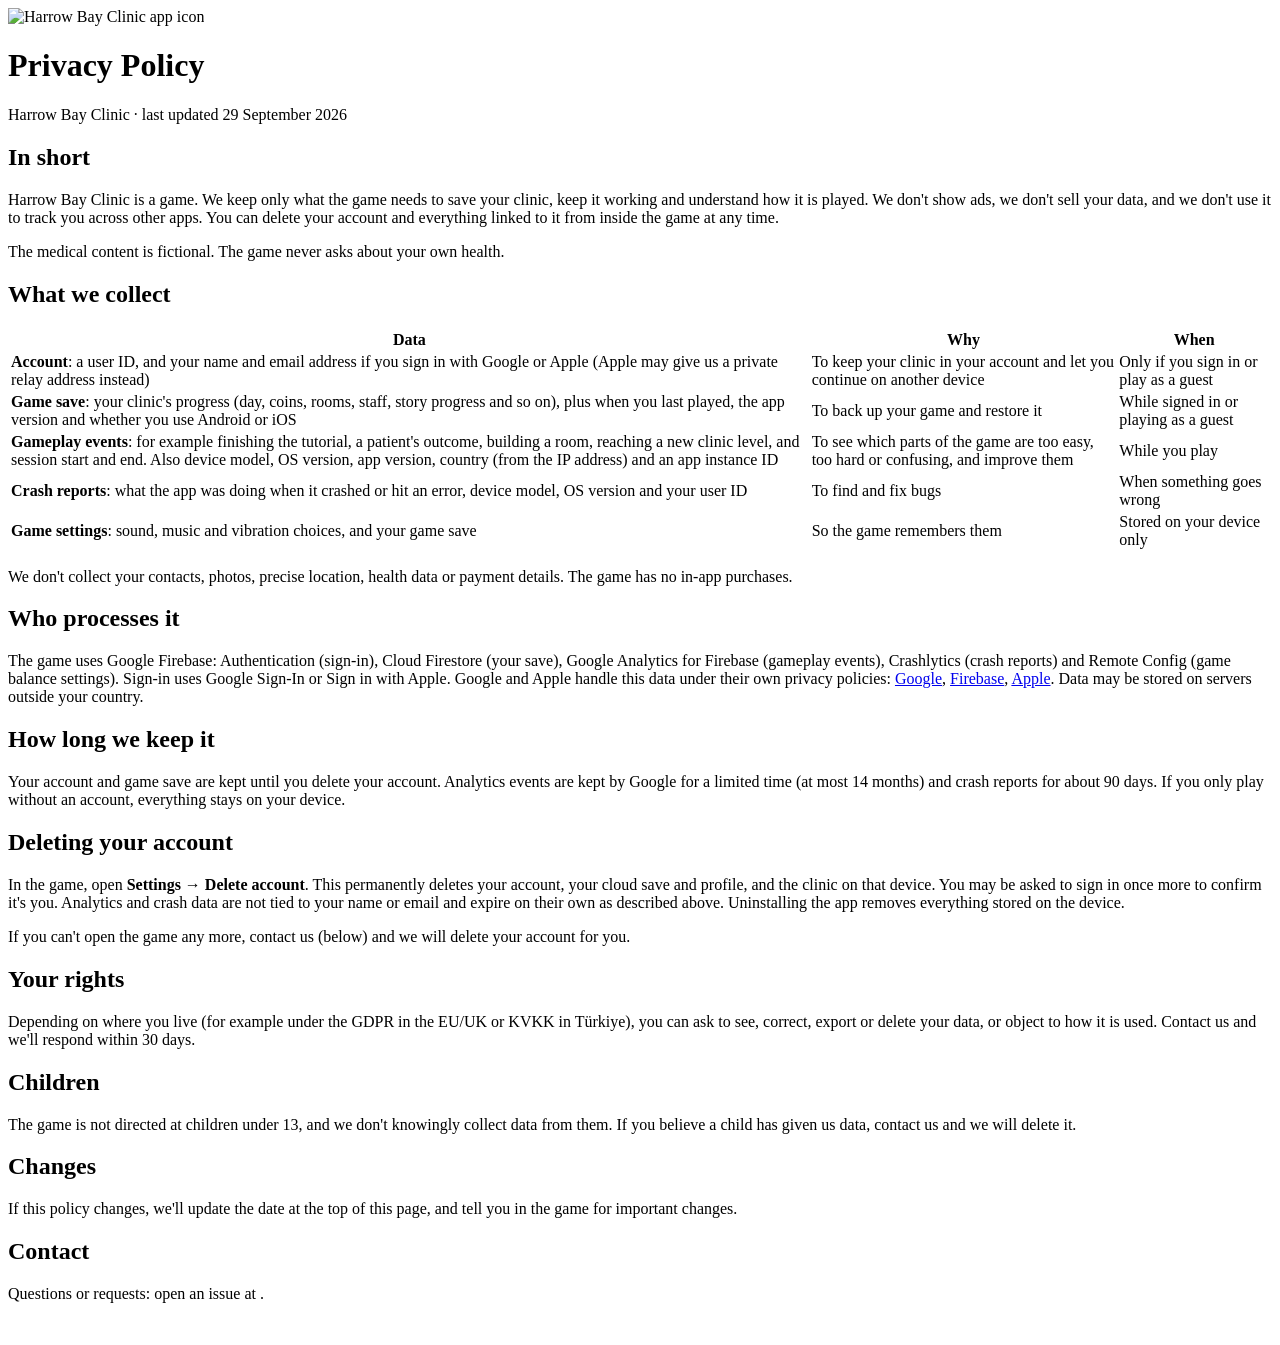
==== privacy_policy.html @ e8e24c37 "Add privacy policy HTML filefirst This file contains the privacy policy for Harrow Bay Clinic, detai" ====
<!doctype html>
<html lang="en">
<head>
<meta charset="utf-8">
<meta name="viewport" content="width=device-width, initial-scale=1">
<title>Privacy Policy · Harrow Bay Clinic</title>
<link rel="icon" href="icon.png">
<link rel="preconnect" href="https://fonts.googleapis.com">
<link href="https://fonts.googleapis.com/css2?family=Fredoka:wght@400;600&display=swap" rel="stylesheet">
<link rel="stylesheet" href="style.css">
</head>
<body>
<main>
  <header>
    <img src="icon.png" alt="Harrow Bay Clinic app icon">
    <div><h1>Privacy Policy</h1><p>Harrow Bay Clinic · last updated 29 September 2026</p></div>
  </header>
  <div class="card">
    <h2>In short</h2>
    <p>Harrow Bay Clinic is a game. We keep only what the game needs to save your clinic, keep it working and
      understand how it is played. We don't show ads, we don't sell your data, and we don't use it to track you
      across other apps. You can delete your account and everything linked to it from inside the game at any time.</p>
    <p>The medical content is fictional. The game never asks about your own health.</p>

    <h2>What we collect</h2>
    <table>
      <thead><tr><th>Data</th><th>Why</th><th>When</th></tr></thead>
      <tbody>
        <tr><td><b>Account</b>: a user ID, and your name and email address if you sign in with Google or Apple
          (Apple may give us a private relay address instead)</td>
          <td>To keep your clinic in your account and let you continue on another device</td>
          <td>Only if you sign in or play as a guest</td></tr>
        <tr><td><b>Game save</b>: your clinic's progress (day, coins, rooms, staff, story progress and so on), plus
          when you last played, the app version and whether you use Android or iOS</td>
          <td>To back up your game and restore it</td>
          <td>While signed in or playing as a guest</td></tr>
        <tr><td><b>Gameplay events</b>: for example finishing the tutorial, a patient's outcome, building a room,
          reaching a new clinic level, and session start and end. Also device model, OS version, app version, country
          (from the IP address) and an app instance ID</td>
          <td>To see which parts of the game are too easy, too hard or confusing, and improve them</td>
          <td>While you play</td></tr>
        <tr><td><b>Crash reports</b>: what the app was doing when it crashed or hit an error, device model, OS
          version and your user ID</td>
          <td>To find and fix bugs</td>
          <td>When something goes wrong</td></tr>
        <tr><td><b>Game settings</b>: sound, music and vibration choices, and your game save</td>
          <td>So the game remembers them</td>
          <td>Stored on your device only</td></tr>
      </tbody>
    </table>
    <p>We don't collect your contacts, photos, precise location, health data or payment details. The game has no
      in-app purchases.</p>

    <h2>Who processes it</h2>
    <p>The game uses Google Firebase: Authentication (sign-in), Cloud Firestore (your save), Google Analytics for
      Firebase (gameplay events), Crashlytics (crash reports) and Remote Config (game balance settings). Sign-in
      uses Google Sign-In or Sign in with Apple. Google and Apple handle this data under their own privacy policies:
      <a href="https://policies.google.com/privacy">Google</a>,
      <a href="https://firebase.google.com/support/privacy">Firebase</a>,
      <a href="https://www.apple.com/legal/privacy/">Apple</a>. Data may be stored on servers outside your country.</p>

    <h2>How long we keep it</h2>
    <p>Your account and game save are kept until you delete your account. Analytics events are kept by Google for a
      limited time (at most 14 months) and crash reports for about 90 days. If you only play without an account,
      everything stays on your device.</p>

    <h2 id="delete">Deleting your account</h2>
    <p>In the game, open <b>Settings → Delete account</b>. This permanently deletes your account, your cloud save
      and profile, and the clinic on that device. You may be asked to sign in once more to confirm it's you.
      Analytics and crash data are not tied to your name or email and expire on their own as described above.
      Uninstalling the app removes everything stored on the device.</p>
    <p>If you can't open the game any more, contact us (below) and we will delete your account for you.</p>

    <h2>Your rights</h2>
    <p>Depending on where you live (for example under the GDPR in the EU/UK or KVKK in Türkiye), you can ask to
      see, correct, export or delete your data, or object to how it is used. Contact us and we'll respond within
      30 days.</p>

    <h2>Children</h2>
    <p>The game is not directed at children under 13, and we don't knowingly collect data from them. If you believe
      a child has given us data, contact us and we will delete it.</p>

    <h2>Changes</h2>
    <p>If this policy changes, we'll update the date at the top of this page, and tell you in the game for
      important changes.</p>

    <h2>Contact</h2>
    <p>Questions or requests: open an issue at
      <a></a>.</p>
  </div>
  <footer><a href="index.html" style="color:#fff">Harrow Bay Clinic</a></footer>
</main>
</body>
</html>
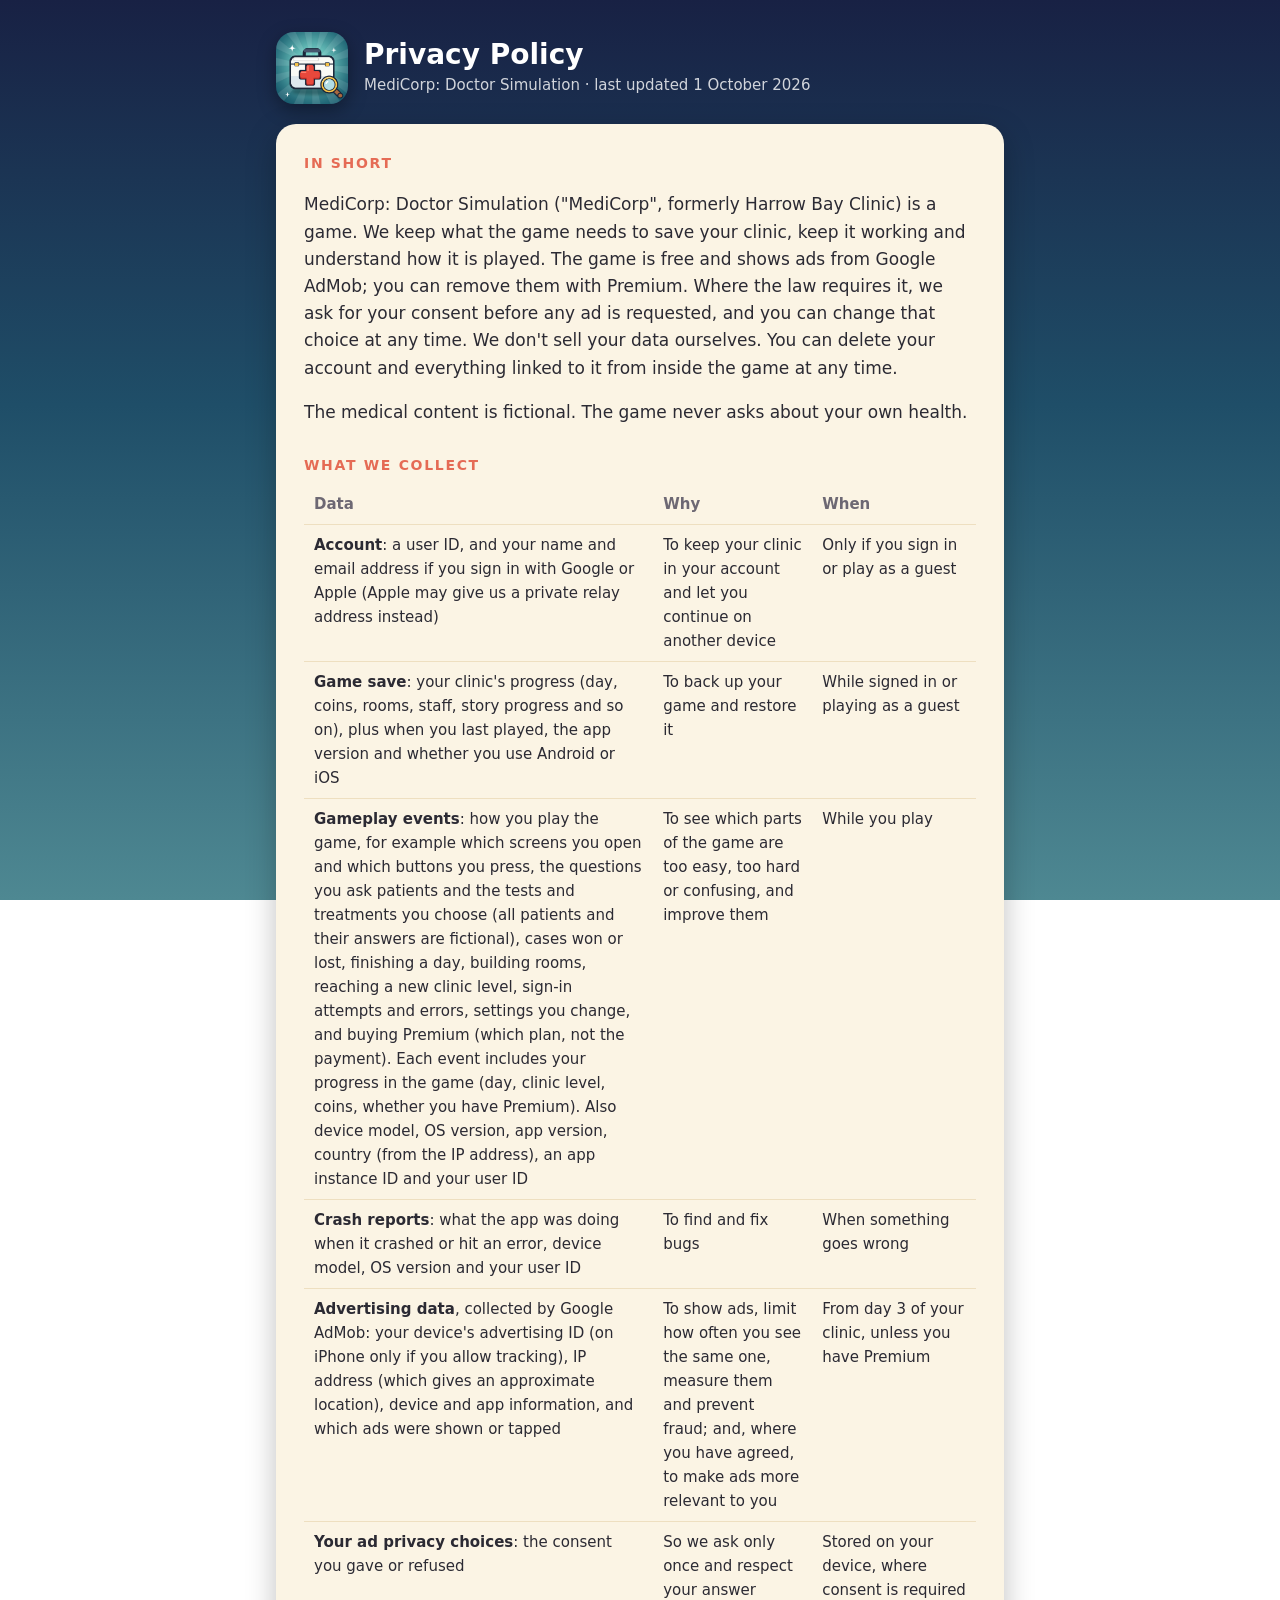
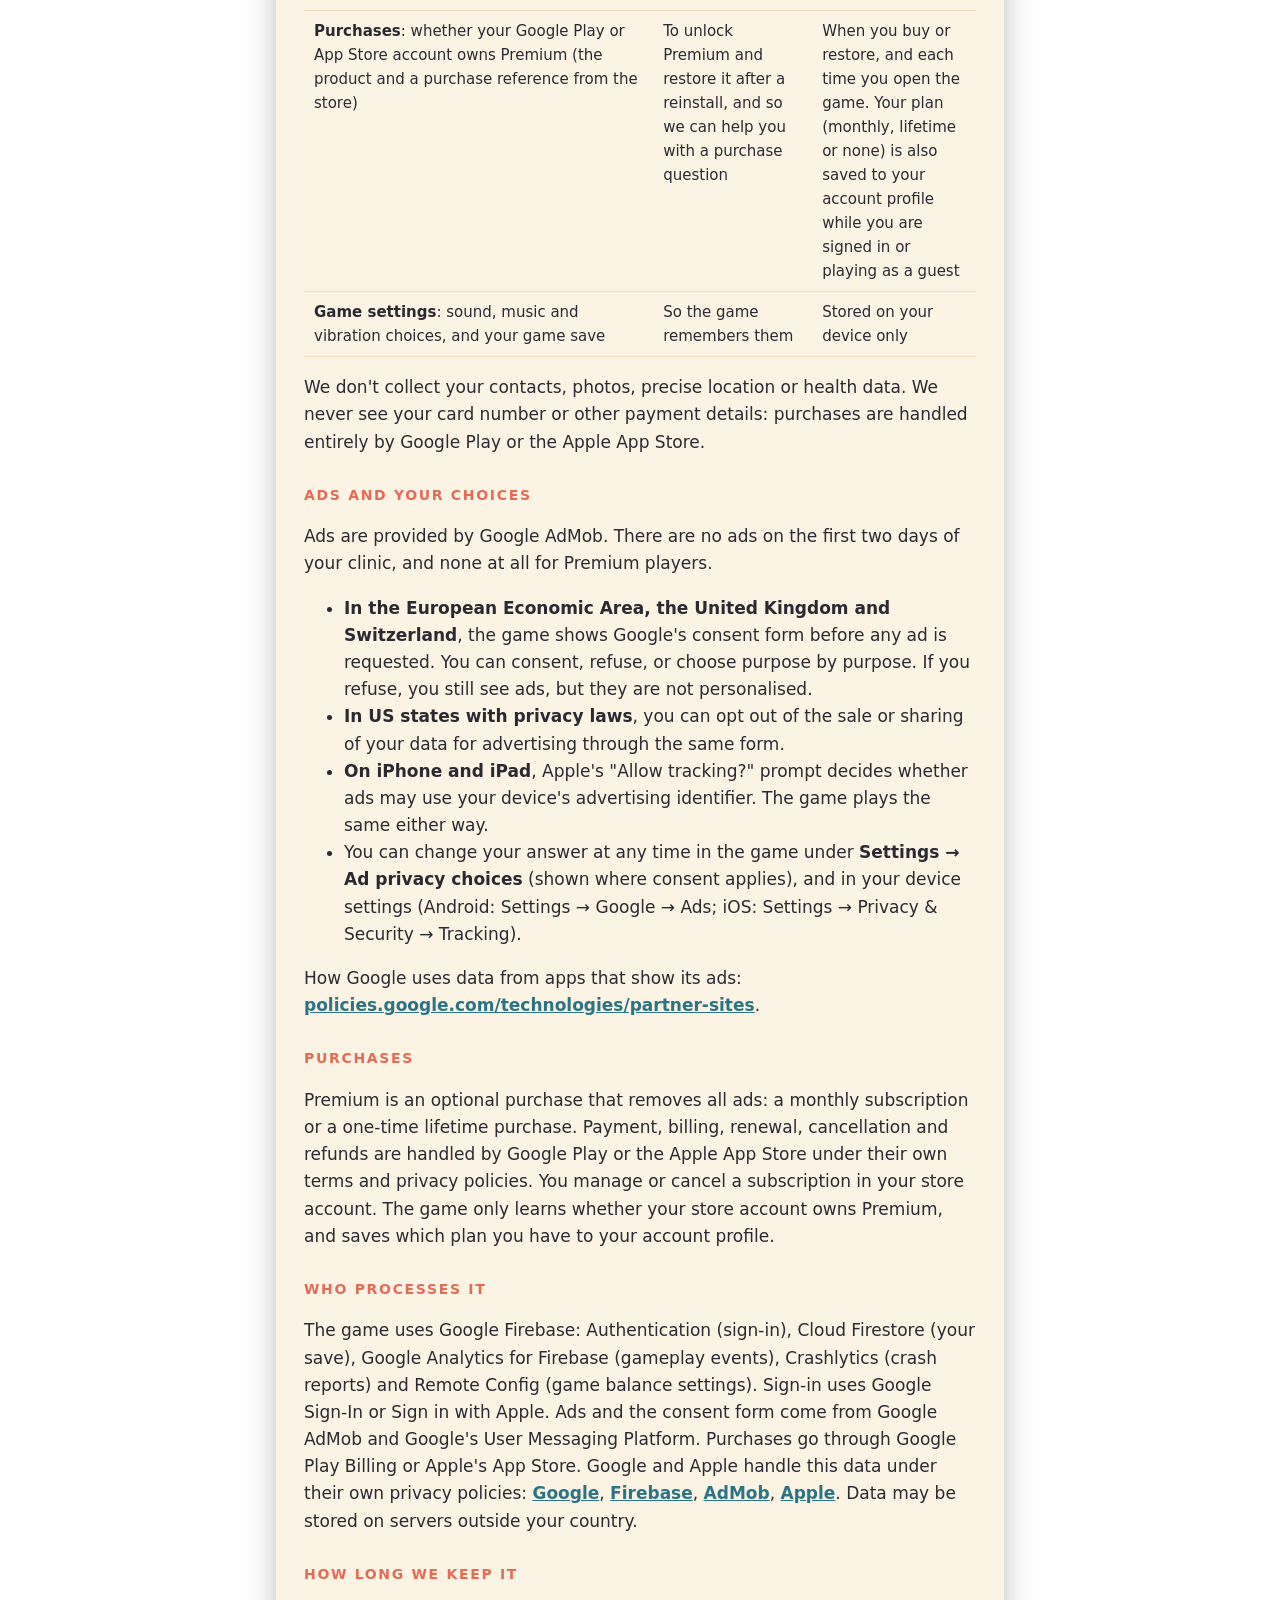
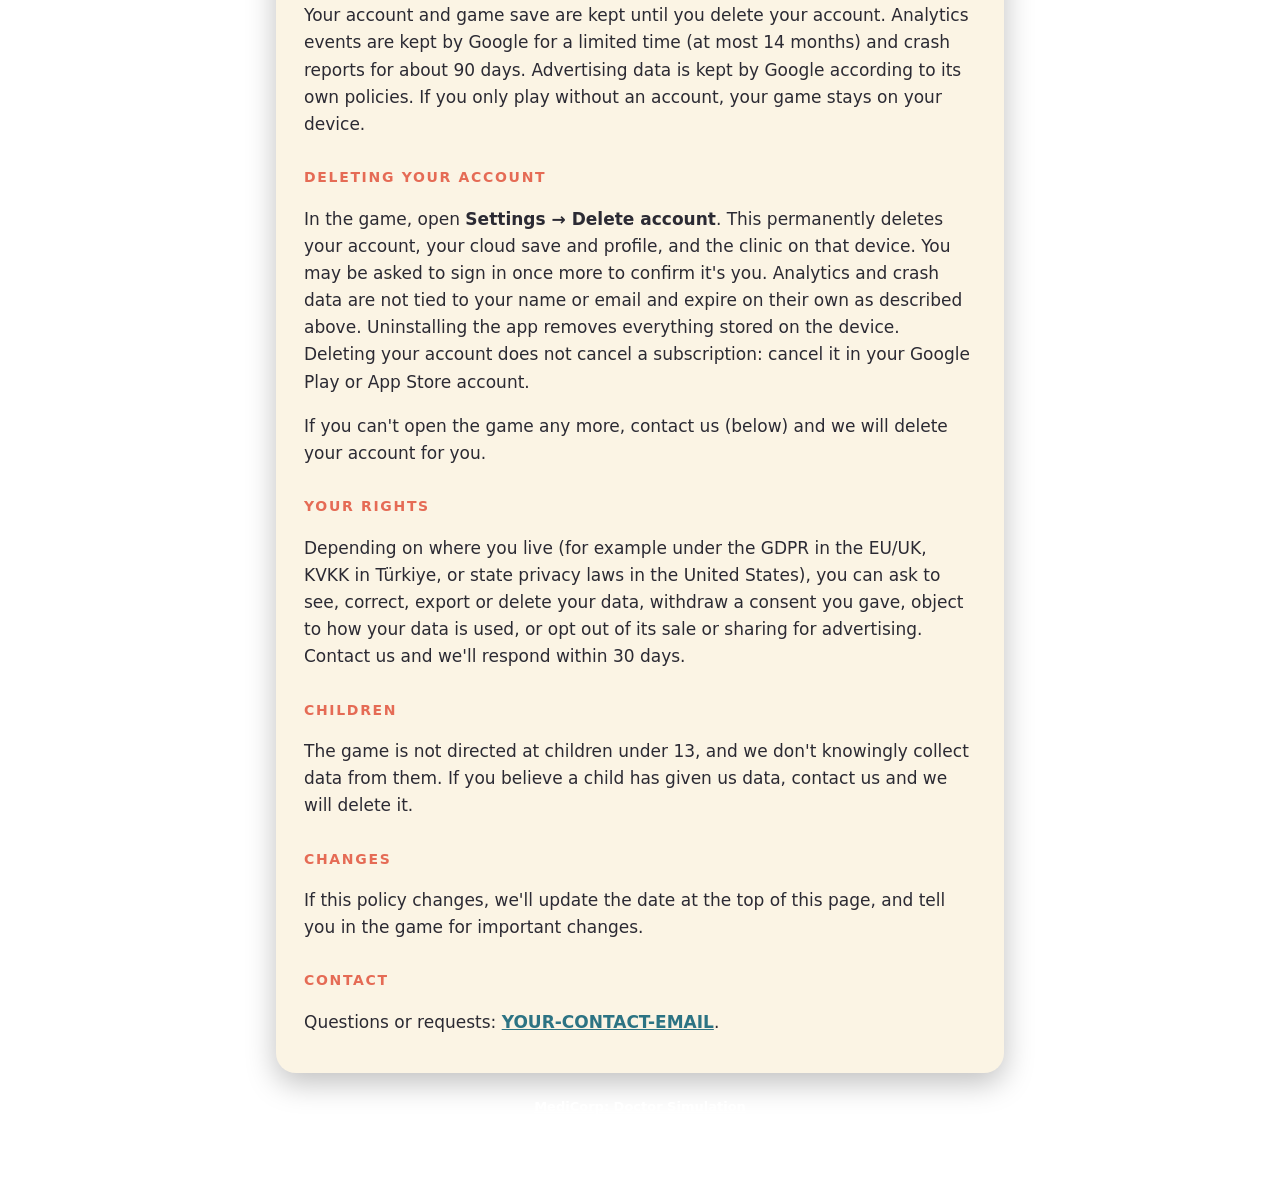
==== commit f4952eef: "Add files via upload" ====
--- a/privacy_policy.html
+++ b/privacy_policy.html
@@ -3,7 +3,7 @@
 <head>
 <meta charset="utf-8">
 <meta name="viewport" content="width=device-width, initial-scale=1">
-<title>Privacy Policy · Harrow Bay Clinic</title>
+<title>Privacy Policy · MediCorp: Doctor Simulation</title>
 <link rel="icon" href="icon.png">
 <link rel="preconnect" href="https://fonts.googleapis.com">
 <link href="https://fonts.googleapis.com/css2?family=Fredoka:wght@400;600&display=swap" rel="stylesheet">
@@ -12,14 +12,16 @@
 <body>
 <main>
   <header>
-    <img src="icon.png" alt="Harrow Bay Clinic app icon">
-    <div><h1>Privacy Policy</h1><p>Harrow Bay Clinic · last updated 29 September 2026</p></div>
+    <img src="icon.png" alt="MediCorp: Doctor Simulation app icon">
+    <div><h1>Privacy Policy</h1><p>MediCorp: Doctor Simulation · last updated 1 October 2026</p></div>
   </header>
   <div class="card">
     <h2>In short</h2>
-    <p>Harrow Bay Clinic is a game. We keep only what the game needs to save your clinic, keep it working and
-      understand how it is played. We don't show ads, we don't sell your data, and we don't use it to track you
-      across other apps. You can delete your account and everything linked to it from inside the game at any time.</p>
+    <p>MediCorp: Doctor Simulation ("MediCorp", formerly Harrow Bay Clinic) is a game. We keep what the game needs
+      to save your clinic, keep it working and understand how it is played. The game is free and shows ads from
+      Google AdMob; you can remove them with Premium. Where the law requires it, we ask for your consent before any
+      ad is requested, and you can change that choice at any time. We don't sell your data ourselves. You can delete
+      your account and everything linked to it from inside the game at any time.</p>
     <p>The medical content is fictional. The game never asks about your own health.</p>
 
     <h2>What we collect</h2>
@@ -34,47 +36,93 @@
           when you last played, the app version and whether you use Android or iOS</td>
           <td>To back up your game and restore it</td>
           <td>While signed in or playing as a guest</td></tr>
-        <tr><td><b>Gameplay events</b>: for example finishing the tutorial, a patient's outcome, building a room,
-          reaching a new clinic level, and session start and end. Also device model, OS version, app version, country
-          (from the IP address) and an app instance ID</td>
+        <tr><td><b>Gameplay events</b>: how you play the game, for example which screens you open and which buttons
+          you press, the questions you ask patients and the tests and treatments you choose (all patients and their
+          answers are fictional), cases won or lost, finishing a day, building rooms, reaching a new clinic level,
+          sign-in attempts and errors, settings you change, and buying Premium (which plan, not the payment). Each
+          event includes your progress in the game (day, clinic level, coins, whether you have Premium). Also device
+          model, OS version, app version, country (from the IP address), an app instance ID and your user ID</td>
           <td>To see which parts of the game are too easy, too hard or confusing, and improve them</td>
           <td>While you play</td></tr>
         <tr><td><b>Crash reports</b>: what the app was doing when it crashed or hit an error, device model, OS
           version and your user ID</td>
           <td>To find and fix bugs</td>
           <td>When something goes wrong</td></tr>
+        <tr><td><b>Advertising data</b>, collected by Google AdMob: your device's advertising ID (on iPhone only if
+          you allow tracking), IP address (which gives an approximate location), device and app information, and
+          which ads were shown or tapped</td>
+          <td>To show ads, limit how often you see the same one, measure them and prevent fraud; and, where you
+            have agreed, to make ads more relevant to you</td>
+          <td>From day 3 of your clinic, unless you have Premium</td></tr>
+        <tr><td><b>Your ad privacy choices</b>: the consent you gave or refused</td>
+          <td>So we ask only once and respect your answer</td>
+          <td>Stored on your device, where consent is required</td></tr>
+        <tr><td><b>Purchases</b>: whether your Google Play or App Store account owns Premium (the product and a
+          purchase reference from the store)</td>
+          <td>To unlock Premium and restore it after a reinstall, and so we can help you with a purchase question</td>
+          <td>When you buy or restore, and each time you open the game. Your plan (monthly, lifetime or none) is also
+            saved to your account profile while you are signed in or playing as a guest</td></tr>
         <tr><td><b>Game settings</b>: sound, music and vibration choices, and your game save</td>
           <td>So the game remembers them</td>
           <td>Stored on your device only</td></tr>
       </tbody>
     </table>
-    <p>We don't collect your contacts, photos, precise location, health data or payment details. The game has no
-      in-app purchases.</p>
+    <p>We don't collect your contacts, photos, precise location or health data. We never see your card number or
+      other payment details: purchases are handled entirely by Google Play or the Apple App Store.</p>
+
+    <h2>Ads and your choices</h2>
+    <p>Ads are provided by Google AdMob. There are no ads on the first two days of your clinic, and none at all for
+      Premium players.</p>
+    <ul>
+      <li><b>In the European Economic Area, the United Kingdom and Switzerland</b>, the game shows Google's consent
+        form before any ad is requested. You can consent, refuse, or choose purpose by purpose. If you refuse, you
+        still see ads, but they are not personalised.</li>
+      <li><b>In US states with privacy laws</b>, you can opt out of the sale or sharing of your data for advertising
+        through the same form.</li>
+      <li><b>On iPhone and iPad</b>, Apple's "Allow tracking?" prompt decides whether ads may use your device's
+        advertising identifier. The game plays the same either way.</li>
+      <li>You can change your answer at any time in the game under <b>Settings → Ad privacy choices</b> (shown where
+        consent applies), and in your device settings (Android: Settings → Google → Ads; iOS: Settings → Privacy
+        &amp; Security → Tracking).</li>
+    </ul>
+    <p>How Google uses data from apps that show its ads:
+      <a href="https://policies.google.com/technologies/partner-sites">policies.google.com/technologies/partner-sites</a>.</p>
+
+    <h2>Purchases</h2>
+    <p>Premium is an optional purchase that removes all ads: a monthly subscription or a one-time lifetime purchase.
+      Payment, billing, renewal, cancellation and refunds are handled by Google Play or the Apple App Store under
+      their own terms and privacy policies. You manage or cancel a subscription in your store account. The game only
+      learns whether your store account owns Premium, and saves which plan you have to your account profile.</p>
 
     <h2>Who processes it</h2>
     <p>The game uses Google Firebase: Authentication (sign-in), Cloud Firestore (your save), Google Analytics for
       Firebase (gameplay events), Crashlytics (crash reports) and Remote Config (game balance settings). Sign-in
-      uses Google Sign-In or Sign in with Apple. Google and Apple handle this data under their own privacy policies:
+      uses Google Sign-In or Sign in with Apple. Ads and the consent form come from Google AdMob and Google's User
+      Messaging Platform. Purchases go through Google Play Billing or Apple's App Store. Google and Apple handle this
+      data under their own privacy policies:
       <a href="https://policies.google.com/privacy">Google</a>,
       <a href="https://firebase.google.com/support/privacy">Firebase</a>,
+      <a href="https://support.google.com/admob/answer/6128543">AdMob</a>,
       <a href="https://www.apple.com/legal/privacy/">Apple</a>. Data may be stored on servers outside your country.</p>
 
     <h2>How long we keep it</h2>
     <p>Your account and game save are kept until you delete your account. Analytics events are kept by Google for a
-      limited time (at most 14 months) and crash reports for about 90 days. If you only play without an account,
-      everything stays on your device.</p>
+      limited time (at most 14 months) and crash reports for about 90 days. Advertising data is kept by Google
+      according to its own policies. If you only play without an account, your game stays on your device.</p>
 
     <h2 id="delete">Deleting your account</h2>
     <p>In the game, open <b>Settings → Delete account</b>. This permanently deletes your account, your cloud save
       and profile, and the clinic on that device. You may be asked to sign in once more to confirm it's you.
       Analytics and crash data are not tied to your name or email and expire on their own as described above.
-      Uninstalling the app removes everything stored on the device.</p>
+      Uninstalling the app removes everything stored on the device. Deleting your account does not cancel a
+      subscription: cancel it in your Google Play or App Store account.</p>
     <p>If you can't open the game any more, contact us (below) and we will delete your account for you.</p>
 
     <h2>Your rights</h2>
-    <p>Depending on where you live (for example under the GDPR in the EU/UK or KVKK in Türkiye), you can ask to
-      see, correct, export or delete your data, or object to how it is used. Contact us and we'll respond within
-      30 days.</p>
+    <p>Depending on where you live (for example under the GDPR in the EU/UK, KVKK in Türkiye, or state privacy laws
+      in the United States), you can ask to see, correct, export or delete your data, withdraw a consent you gave,
+      object to how your data is used, or opt out of its sale or sharing for advertising. Contact us and we'll
+      respond within 30 days.</p>
 
     <h2>Children</h2>
     <p>The game is not directed at children under 13, and we don't knowingly collect data from them. If you believe
@@ -85,10 +133,9 @@
       important changes.</p>
 
     <h2>Contact</h2>
-    <p>Questions or requests: open an issue at
-      <a></a>.</p>
+    <p>Questions or requests: <a href="mailto:YOUR-CONTACT-EMAIL">YOUR-CONTACT-EMAIL</a>.</p>
   </div>
-  <footer><a href="index.html" style="color:#fff">Harrow Bay Clinic</a></footer>
+  <footer><a href="index.html" style="color:#fff">MediCorp: Doctor Simulation</a></footer>
 </main>
 </body>
 </html>
--- a/style.css
+++ b/style.css
@@ -0,0 +1,20 @@
+:root { --sea-deep:#17414F; --sea:#2C7383; --paper:#FBF4E4; --paper-dark:#EEDFC0; --ink:#2B2A33; --ink-soft:#6D6873; --coral:#E56B55; --gold:#F4BC4C; }
+* { box-sizing: border-box; }
+body { margin: 0; background: linear-gradient(180deg, #182144 0%, #1F4E68 45%, #4E8892 100%) fixed; color: var(--ink);
+  font: 17px/1.6 "Fredoka", system-ui, -apple-system, "Segoe UI", sans-serif; }
+main { max-width: 760px; margin: 0 auto; padding: 32px 16px 64px; }
+header { display: flex; align-items: center; gap: 16px; color: #fff; margin-bottom: 20px; }
+header img { width: 72px; height: 72px; border-radius: 18px; box-shadow: 0 6px 18px rgba(0,0,0,.35); }
+header h1 { margin: 0; font-size: 28px; line-height: 1.15; }
+header p { margin: 2px 0 0; opacity: .8; font-size: 15px; }
+.card { background: var(--paper); border-radius: 20px; padding: 28px 28px 20px; box-shadow: 0 10px 30px rgba(0,0,0,.25); }
+h2 { color: var(--coral); font-size: 14px; letter-spacing: .12em; text-transform: uppercase; margin: 28px 0 6px; }
+h2:first-child { margin-top: 0; }
+table { width: 100%; border-collapse: collapse; font-size: 15px; margin: 8px 0; }
+th, td { text-align: left; vertical-align: top; padding: 8px 10px; border-bottom: 1px solid var(--paper-dark); }
+th { color: var(--ink-soft); font-weight: 600; }
+a { color: var(--sea); font-weight: 600; }
+.muted { color: var(--ink-soft); font-size: 14px; }
+.links a { display: inline-block; margin: 6px 12px 0 0; }
+footer { color: rgba(255,255,255,.75); text-align: center; font-size: 13px; margin-top: 24px; }
+@media (max-width: 520px) { .card { padding: 20px 16px 12px; } table, thead, tbody, tr, th, td { font-size: 14px; } }
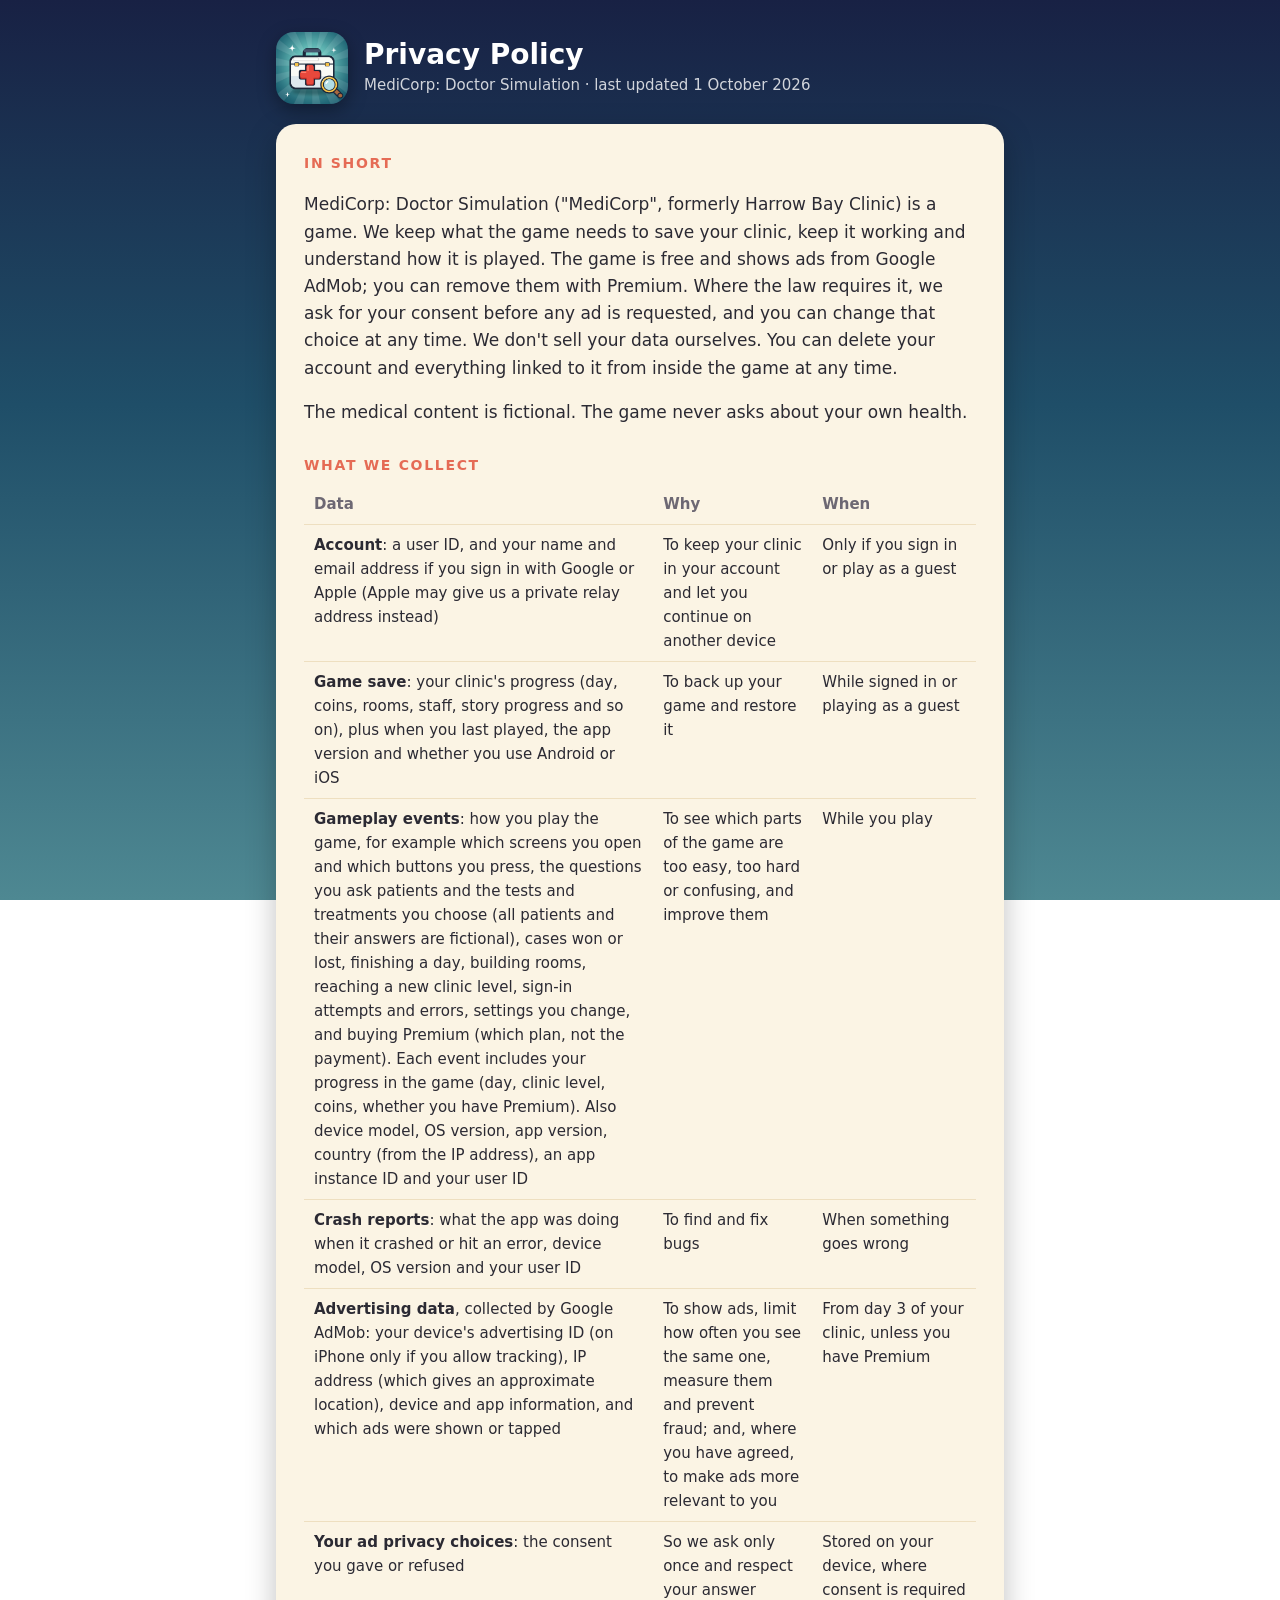
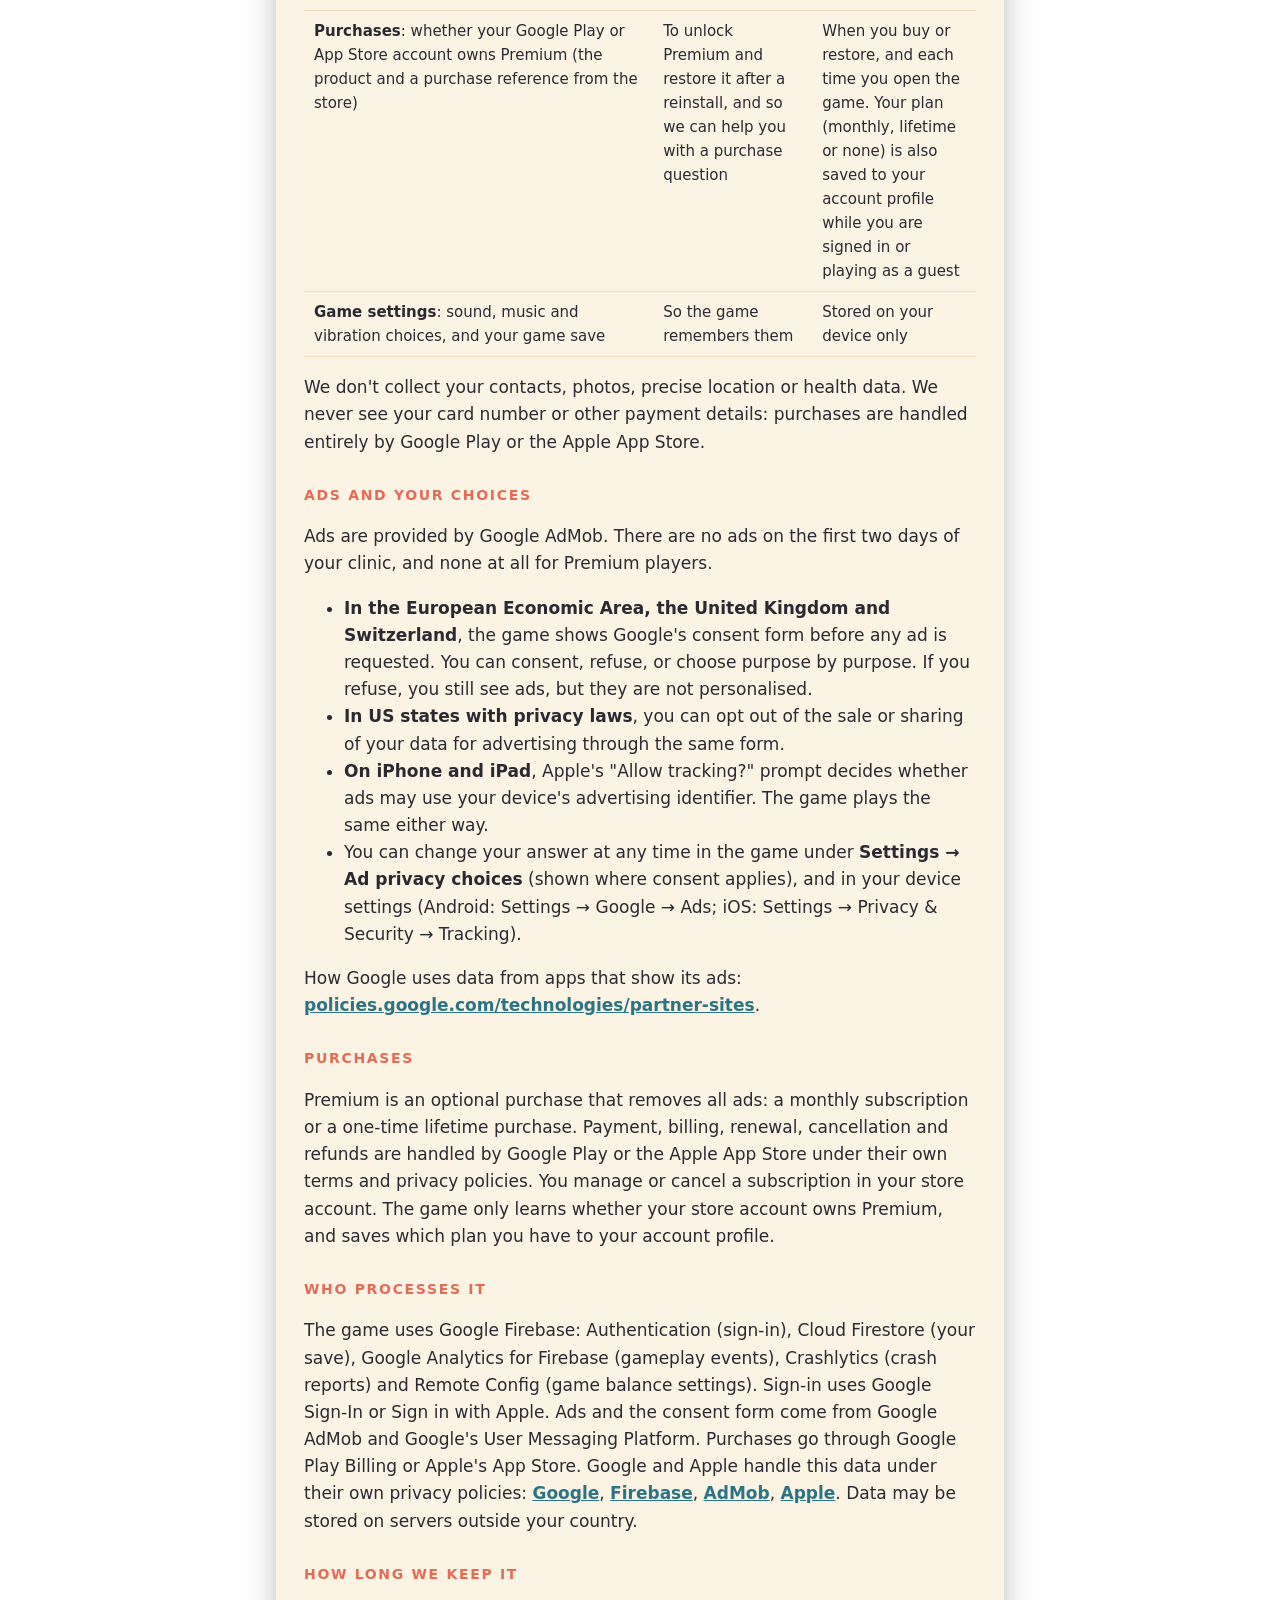
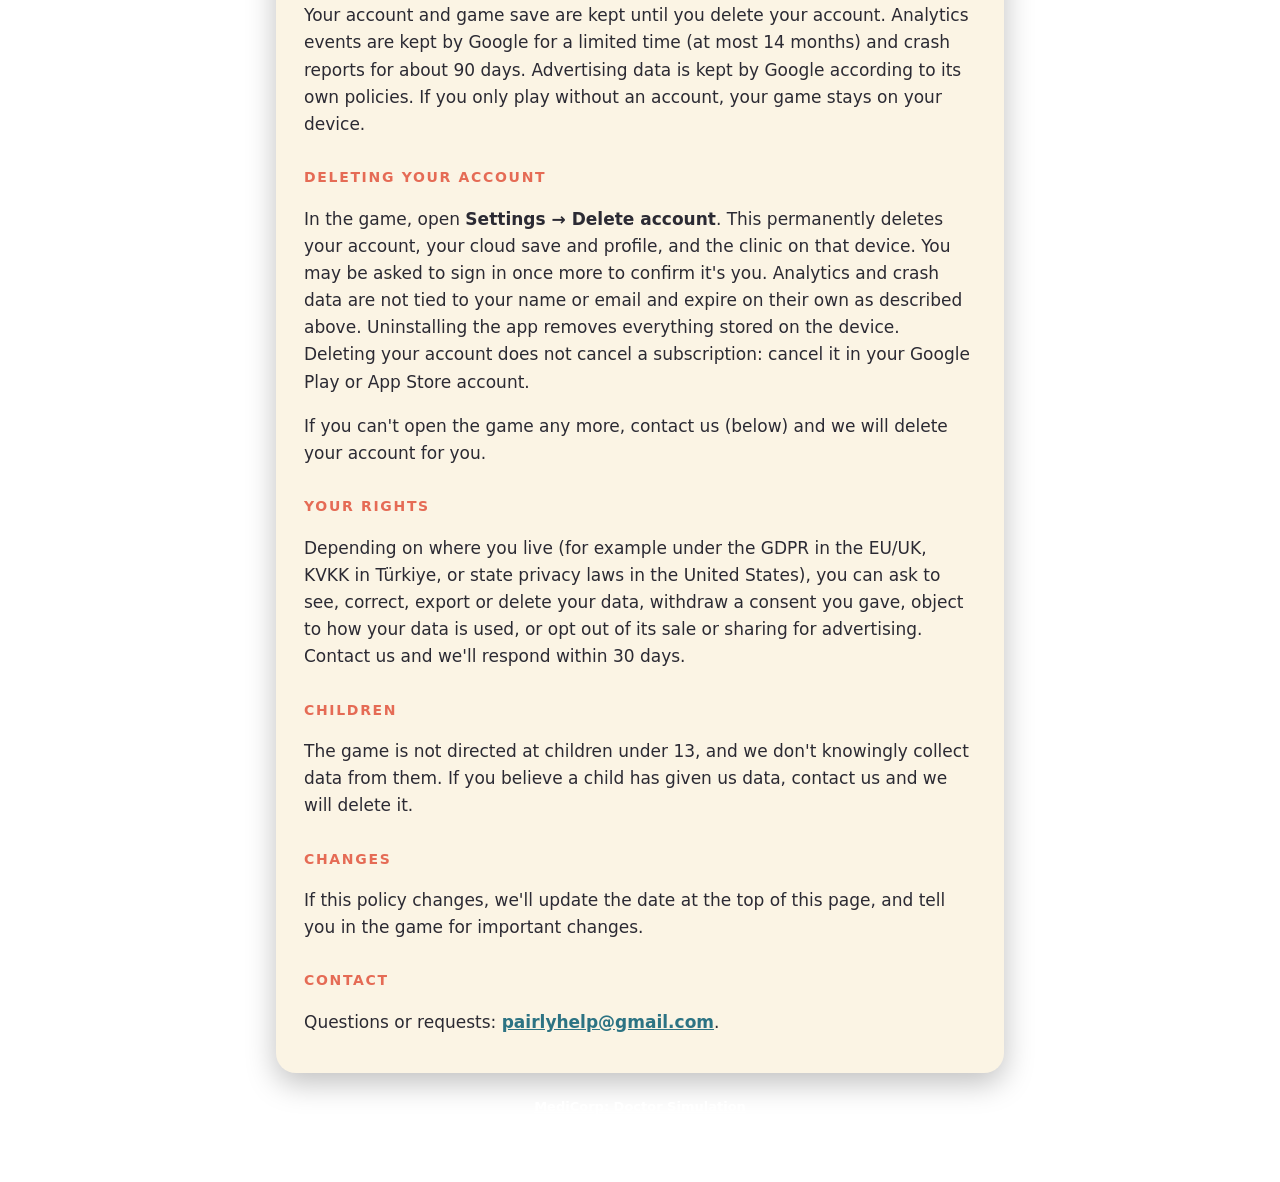
==== commit 04b55ec0: "Add files via upload" ====
--- a/privacy_policy.html
+++ b/privacy_policy.html
@@ -133,7 +133,7 @@
       important changes.</p>
 
     <h2>Contact</h2>
-    <p>Questions or requests: <a href="mailto:YOUR-CONTACT-EMAIL">YOUR-CONTACT-EMAIL</a>.</p>
+    <p>Questions or requests: <a href="mailto:pairlyhelp@gmail.com">pairlyhelp@gmail.com</a>.</p>
   </div>
   <footer><a href="index.html" style="color:#fff">MediCorp: Doctor Simulation</a></footer>
 </main>
